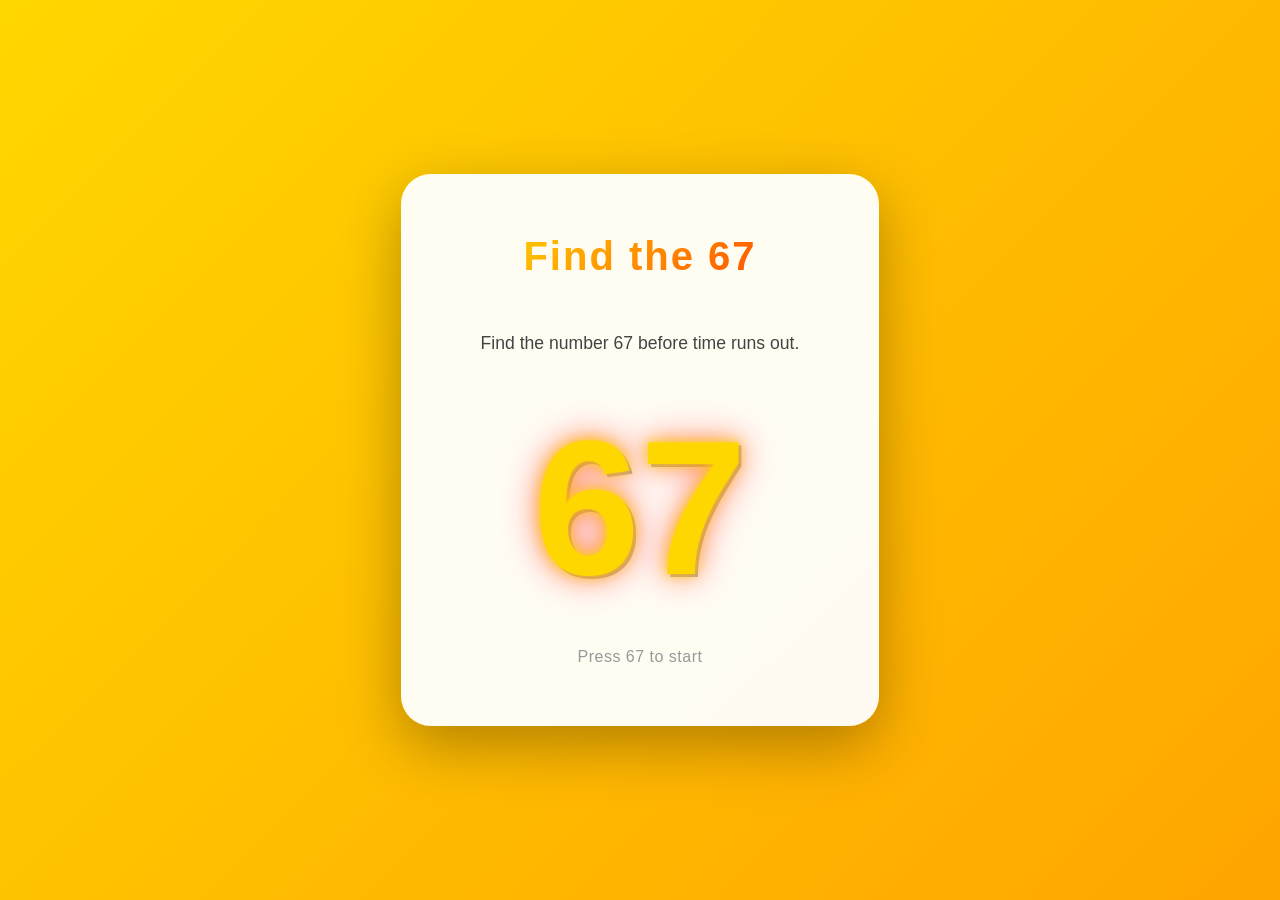
==== index.html @ 2b8cd3e5 "downalod to github" ====
<!DOCTYPE html>
<html lang="en">
<head>
    <meta charset="UTF-8">
    <meta name="viewport" content="width=device-width, initial-scale=1.0">
    <title>Find the 67</title>
    <link rel="stylesheet" href="style.css">
</head>
<body>
    <!-- HOME SCREEN -->
    <div id="homeScreen" class="screen active">
        <div class="home-card">
            <h1 class="home-title">Find the 67</h1>
            <p class="home-subtitle">Find the number 67 before time runs out.</p>
            <div id="startGameBtn" class="arcade-67">67</div>
            <p class="start-hint">Press 67 to start</p>
        </div>
    </div>

    <!-- GAME SCREEN -->
    <div id="gameScreen" class="screen">
        <div class="timer-container">
            <div class="timer-bar" id="timerBar"></div>
        </div>
        <div class="game-info">
            <h2>Level <span id="levelDisplay">1</span></h2>
            <p>Score: <span id="scoreDisplay">0</span></p>
        </div>
        <div class="game-content">
            <div id="gridContainer" class="grid"></div>
        </div>
    </div>

    <!-- GAME OVER SCREEN -->
    <div id="gameOverScreen" class="screen">
        <div class="game-over-card">
            <h2 class="game-over-title">Game Over!</h2>
            <div class="score-display">
                <div class="score-item">
                    <p class="score-label">Final Score</p>
                    <p class="score-value" id="finalScore">0</p>
                </div>
                <div class="score-item">
                    <p class="score-label">High Score</p>
                    <p class="score-value" id="highScore">0</p>
                </div>
            </div>
            <div class="button-group">
                <button id="playAgainBtn" class="btn btn-primary">Play Again</button>
                <button id="homeBtn" class="btn btn-secondary">Return to Home</button>
            </div>
        </div>
    </div>

    <script src="script.js"></script>
</body>
</html>
---- style.css ----
* {
    margin: 0;
    padding: 0;
    box-sizing: border-box;
}

body {
    font-family: 'Arial', sans-serif;
    background: linear-gradient(135deg, #FFD700 0%, #FFA500 25%, #FF69B4 75%, #FF4500 100%);
    background-size: 400% 400%;
    animation: backgroundShift 15s ease infinite;
    min-height: 100vh;
    display: flex;
    justify-content: center;
    align-items: center;
    overflow: hidden;
}

@keyframes backgroundShift {
    0% {
        background-position: 0% 50%;
    }
    50% {
        background-position: 100% 50%;
    }
    100% {
        background-position: 0% 50%;
    }
}

.screen {
    display: none;
    width: 100%;
    height: 100vh;
    position: fixed;
    top: 0;
    left: 0;
    justify-content: center;
    align-items: center;
    z-index: 100;
}

.screen.active {
    display: flex;
}

/* HOME SCREEN */
.home-card {
    background: rgba(255, 255, 255, 0.95);
    border-radius: 30px;
    padding: 60px 80px;
    text-align: center;
    box-shadow: 0 20px 60px rgba(0, 0, 0, 0.3);
    max-width: 500px;
    animation: slideIn 0.6s ease-out;
}

@keyframes slideIn {
    from {
        opacity: 0;
        transform: translateY(-50px);
    }
    to {
        opacity: 1;
        transform: translateY(0);
    }
}

.home-title {
    font-size: 2.5rem;
    background: linear-gradient(135deg, #FFD700, #FF4500);
    -webkit-background-clip: text;
    -webkit-text-fill-color: transparent;
    background-clip: text;
    margin-bottom: 50px;
    font-weight: bold;
    letter-spacing: 2px;
}

.home-subtitle {
    font-size: 1.1rem;
    color: #444;
    margin-bottom: 40px;
    line-height: 1.6;
}

.arcade-67 {
    font-size: 12rem;
    font-weight: 900;
    color: #FFD700;
    text-shadow: 
        0 0 10px rgba(255, 215, 0, 0.8),
        0 0 20px rgba(255, 165, 0, 0.6),
        0 0 30px rgba(255, 69, 0, 0.4),
        0 0 40px rgba(255, 20, 147, 0.3),
        3px 3px 0px rgba(0, 0, 0, 0.3);
    cursor: pointer;
    user-select: none;
    transition: all 0.2s ease;
    display: inline-block;
    margin-bottom: 20px;
    animation: neonGlow 2s ease-in-out infinite;
}

@keyframes neonGlow {
    0%, 100% {
        text-shadow: 
            0 0 10px rgba(255, 215, 0, 0.8),
            0 0 20px rgba(255, 165, 0, 0.6),
            0 0 30px rgba(255, 69, 0, 0.4),
            0 0 40px rgba(255, 20, 147, 0.3),
            3px 3px 0px rgba(0, 0, 0, 0.3);
    }
    50% {
        text-shadow: 
            0 0 20px rgba(255, 215, 0, 1),
            0 0 30px rgba(255, 165, 0, 0.8),
            0 0 40px rgba(255, 69, 0, 0.6),
            0 0 60px rgba(255, 20, 147, 0.5),
            3px 3px 0px rgba(0, 0, 0, 0.3);
    }
}

.arcade-67:hover {
    transform: scale(1.1);
    filter: brightness(1.2);
}

.arcade-67:active {
    transform: scale(0.95);
}

.start-hint {
    font-size: 1rem;
    color: #999;
    margin-top: 10px;
    letter-spacing: 0.5px;
    animation: fadeInOut 2s ease-in-out infinite;
}

@keyframes fadeInOut {
    0%, 100% {
        opacity: 0.7;
    }
    50% {
        opacity: 1;
    }
}

/* GAME SCREEN */
#gameScreen {
    flex-direction: column;
    background: none;
    background: linear-gradient(135deg, #FFD700 0%, #FFA500 25%, #FF69B4 75%, #FF4500 100%);
    background-size: 400% 400%;
    animation: backgroundShift 15s ease infinite;
    padding: 20px;
}

.timer-container {
    width: 100%;
    height: 35px;
    background: rgba(0, 0, 0, 0.2);
    border-radius: 20px;
    overflow: hidden;
    position: fixed;
    top: 0;
    left: 0;
    z-index: 200;
}

.timer-bar {
    height: 100%;
    background: linear-gradient(90deg, #FF0000, #FFA500, #FFD700);
    width: 100%;
    transition: width 0.05s linear;
    border-radius: 20px;
}

.game-info {
    position: fixed;
    top: 60px;
    left: 20px;
    color: white;
    text-shadow: 2px 2px 4px rgba(0, 0, 0, 0.5);
    z-index: 150;
}

.game-info h2 {
    font-size: 2rem;
    margin-bottom: 10px;
}

.game-info p {
    font-size: 1.2rem;
}

.game-content {
    display: flex;
    justify-content: center;
    align-items: center;
    flex: 1;
    width: 100%;
    padding: 100px 20px 20px;
}

.grid {
    display: grid;
    gap: clamp(4px, 1vmin, 8px);
    padding: clamp(8px, 2vmin, 15px);
    background: rgba(0, 0, 0, 0.15);
    border-radius: 20px;
    box-shadow: 0 10px 40px rgba(0, 0, 0, 0.25);
    max-width: 90vw;
    max-height: 80vh;
    width: min(90vw, 80vh);
    margin: auto;
    justify-content: center;
    align-content: center;
}

.tile {
    aspect-ratio: 1 / 1;
    border-radius: 12px;
    font-size: clamp(1rem, var(--tile-font-size, 2rem), 3rem);
    font-weight: 900;
    color: white;
    cursor: pointer;
    display: flex;
    justify-content: center;
    align-items: center;
    transition: all 0.15s ease;
    box-shadow: 0 8px 25px rgba(0, 0, 0, 0.35), inset 0 2px 0 rgba(255, 255, 255, 0.2);
    animation: tileScale 0.4s cubic-bezier(0.34, 1.56, 0.64, 1);
    user-select: none;
    border: 2px solid rgba(255, 255, 255, 0.4);
}

@keyframes tileScale {
    from {
        opacity: 0;
        transform: scale(0.5);
    }
    to {
        opacity: 1;
        transform: scale(1);
    }
}

.tile:hover {
    transform: scale(1.12);
    box-shadow: 0 12px 35px rgba(0, 0, 0, 0.45), inset 0 2px 0 rgba(255, 255, 255, 0.3);
}

.tile:active {
    transform: scale(0.92);
}

.tile.correct {
    animation: correctTile 0.6s ease;
    background: linear-gradient(135deg, #00DD88 0%, #00BFA5 100%);
    box-shadow: 0 0 30px rgba(0, 221, 136, 0.6), 0 8px 25px rgba(0, 0, 0, 0.35);
}

@keyframes correctTile {
    0%, 100% {
        transform: scale(1);
    }
    50% {
        transform: scale(1.2);
    }
}

.tile.wrong {
    animation: wrongTile 0.4s ease;
}

@keyframes wrongTile {
    0%, 100% {
        transform: translateX(0);
    }
    25% {
        transform: translateX(-6px);
    }
    75% {
        transform: translateX(6px);
    }
}

/* TILE COLOR VARIANTS */
.tile.color-0 {
    background: linear-gradient(135deg, #FF6B6B 0%, #FF5252 100%);
    box-shadow: 0 8px 25px rgba(255, 107, 107, 0.3), inset 0 2px 0 rgba(255, 255, 255, 0.2);
}

.tile.color-1 {
    background: linear-gradient(135deg, #FF8C42 0%, #FF7A3D 100%);
    box-shadow: 0 8px 25px rgba(255, 140, 66, 0.3), inset 0 2px 0 rgba(255, 255, 255, 0.2);
}

.tile.color-2 {
    background: linear-gradient(135deg, #4E9BFF 0%, #3D7EFF 100%);
    box-shadow: 0 8px 25px rgba(78, 155, 255, 0.3), inset 0 2px 0 rgba(255, 255, 255, 0.2);
}

.tile.color-3 {
    background: linear-gradient(135deg, #A85FFF 0%, #9544FF 100%);
    box-shadow: 0 8px 25px rgba(168, 95, 255, 0.3), inset 0 2px 0 rgba(255, 255, 255, 0.2);
}

.tile.color-4 {
    background: linear-gradient(135deg, #FF5FD9 0%, #FF44B7 100%);
    box-shadow: 0 8px 25px rgba(255, 95, 217, 0.3), inset 0 2px 0 rgba(255, 255, 255, 0.2);
}

.tile.color-5 {
    background: linear-gradient(135deg, #00D9A3 0%, #00BFA5 100%);
    box-shadow: 0 8px 25px rgba(0, 217, 163, 0.3), inset 0 2px 0 rgba(255, 255, 255, 0.2);
}

.tile.color-6 {
    background: linear-gradient(135deg, #FFD700 0%, #FFC700 100%);
    color: #333;
    box-shadow: 0 8px 25px rgba(255, 215, 0, 0.3), inset 0 2px 0 rgba(255, 255, 255, 0.3);
    font-weight: 900;
}

/* GAME OVER SCREEN */
.game-over-card {
    background: rgba(255, 255, 255, 0.95);
    border-radius: 30px;
    padding: 60px 80px;
    text-align: center;
    box-shadow: 0 20px 60px rgba(0, 0, 0, 0.3);
    max-width: 500px;
    animation: slideIn 0.6s ease-out;
}

.game-over-title {
    font-size: 3.5rem;
    background: linear-gradient(135deg, #FF4500, #FFD700);
    -webkit-background-clip: text;
    -webkit-text-fill-color: transparent;
    background-clip: text;
    margin-bottom: 40px;
    font-weight: bold;
}

.score-display {
    display: flex;
    justify-content: space-around;
    margin-bottom: 40px;
    gap: 30px;
}

.score-item {
    flex: 1;
}

.score-label {
    font-size: 1rem;
    color: #666;
    margin-bottom: 10px;
    text-transform: uppercase;
    font-weight: bold;
    letter-spacing: 1px;
}

.score-value {
    font-size: 3rem;
    background: linear-gradient(135deg, #FFD700, #FF4500);
    -webkit-background-clip: text;
    -webkit-text-fill-color: transparent;
    background-clip: text;
    font-weight: bold;
}

.button-group {
    display: flex;
    gap: 15px;
    flex-direction: column;
}

/* BUTTONS */
.btn {
    padding: 15px 40px;
    font-size: 1.1rem;
    border: none;
    border-radius: 50px;
    cursor: pointer;
    font-weight: bold;
    transition: all 0.3s ease;
    text-transform: uppercase;
    letter-spacing: 1px;
    box-shadow: 0 4px 15px rgba(0, 0, 0, 0.2);
}

.btn-primary {
    background: linear-gradient(135deg, #FFD700, #FFA500);
    color: #333;
}

.btn-primary:hover {
    transform: translateY(-3px);
    box-shadow: 0 8px 25px rgba(255, 165, 0, 0.4);
}

.btn-primary:active {
    transform: translateY(-1px);
}

.btn-secondary {
    background: linear-gradient(135deg, #667EEA, #764BA2);
    color: white;
}

.btn-secondary:hover {
    transform: translateY(-3px);
    box-shadow: 0 8px 25px rgba(102, 126, 234, 0.4);
}

.btn-secondary:active {
    transform: translateY(-1px);
}

/* RESPONSIVE */
@media (max-width: 768px) {
    .home-card {
        padding: 40px 30px;
        max-width: 90vw;
    }

    .home-title {
        font-size: 2.5rem;
    }

    .home-subtitle {
        font-size: 1rem;
    }

    .game-over-card {
        padding: 40px 30px;
        max-width: 90vw;
    }

    .game-over-title {
        font-size: 2.5rem;
    }

    .score-value {
        font-size: 2rem;
    }

    .grid {
        gap: 10px;
        padding: 20px;
    }

    .tile {
        font-size: 1.5rem;
    }

    .game-info {
        top: 50px;
        left: 10px;
    }

    .game-info h2 {
        font-size: 1.5rem;
    }

    .game-info p {
        font-size: 1rem;
    }
}
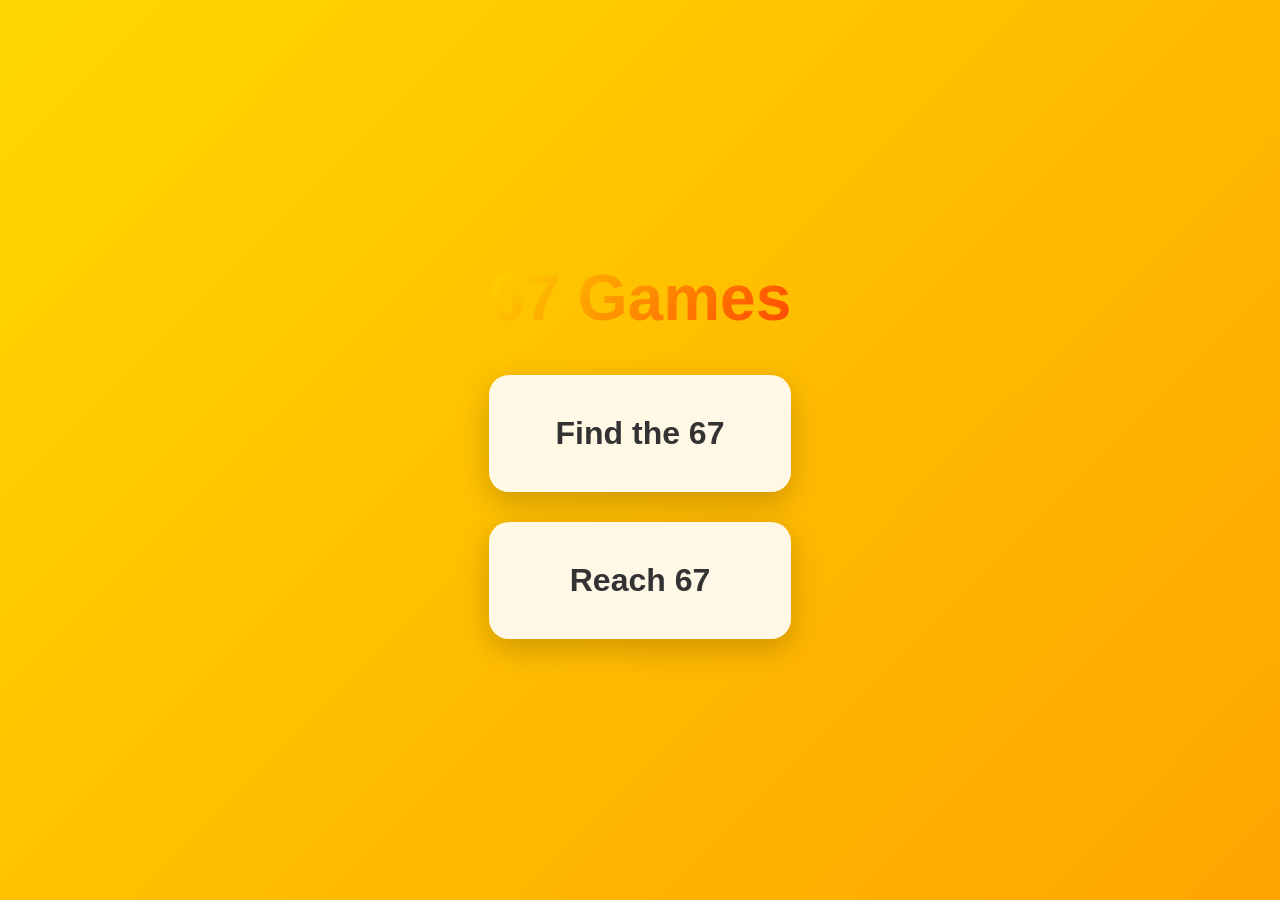
==== commit ed445883: "add" ====
--- a/index.html
+++ b/index.html
@@ -3,55 +3,18 @@
 <head>
     <meta charset="UTF-8">
     <meta name="viewport" content="width=device-width, initial-scale=1.0">
-    <title>Find the 67</title>
+
+    <title>67 Games</title>
     <link rel="stylesheet" href="style.css">
+    <meta name="google-site-verification" content="BwdQn2W_l_F30_Wt1yacZ3sPHWIMf3JdNEv5xWiF-8c" />
 </head>
 <body>
-    <!-- HOME SCREEN -->
-    <div id="homeScreen" class="screen active">
-        <div class="home-card">
-            <h1 class="home-title">Find the 67</h1>
-            <p class="home-subtitle">Find the number 67 before time runs out.</p>
-            <div id="startGameBtn" class="arcade-67">67</div>
-            <p class="start-hint">Press 67 to start</p>
+    <div class="homepage-container">
+        <h1 class="homepage-title">67 Games</h1>
+        <div class="game-cards">
+            <a href="find67.html" class="game-card">Find the 67</a>
+            <a href="reach67.html" class="game-card">Reach 67</a>
         </div>
     </div>
-
-    <!-- GAME SCREEN -->
-    <div id="gameScreen" class="screen">
-        <div class="timer-container">
-            <div class="timer-bar" id="timerBar"></div>
-        </div>
-        <div class="game-info">
-            <h2>Level <span id="levelDisplay">1</span></h2>
-            <p>Score: <span id="scoreDisplay">0</span></p>
-        </div>
-        <div class="game-content">
-            <div id="gridContainer" class="grid"></div>
-        </div>
-    </div>
-
-    <!-- GAME OVER SCREEN -->
-    <div id="gameOverScreen" class="screen">
-        <div class="game-over-card">
-            <h2 class="game-over-title">Game Over!</h2>
-            <div class="score-display">
-                <div class="score-item">
-                    <p class="score-label">Final Score</p>
-                    <p class="score-value" id="finalScore">0</p>
-                </div>
-                <div class="score-item">
-                    <p class="score-label">High Score</p>
-                    <p class="score-value" id="highScore">0</p>
-                </div>
-            </div>
-            <div class="button-group">
-                <button id="playAgainBtn" class="btn btn-primary">Play Again</button>
-                <button id="homeBtn" class="btn btn-secondary">Return to Home</button>
-            </div>
-        </div>
-    </div>
-
-    <script src="script.js"></script>
 </body>
 </html>
--- a/style.css
+++ b/style.css
@@ -15,6 +15,47 @@
     align-items: center;
     overflow: hidden;
 }
+
+/* HOMEPAGE STYLES */
+.homepage-container {
+    text-align: center;
+    color: #333;
+}
+
+.homepage-title {
+    font-size: 4rem;
+    margin-bottom: 40px;
+    background: linear-gradient(135deg, #FFD700, #FF4500);
+    -webkit-background-clip: text;
+    -webkit-text-fill-color: transparent;
+    background-clip: text;
+}
+
+.game-cards {
+    display: flex;
+    flex-direction: column;
+    gap: 30px;
+    max-width: 400px;
+    margin: 0 auto;
+}
+
+.game-card {
+    background: rgba(255, 255, 255, 0.9);
+    border-radius: 20px;
+    padding: 40px 20px;
+    font-size: 2rem;
+    font-weight: bold;
+    text-decoration: none;
+    color: #333;
+    transition: transform 0.3s ease, box-shadow 0.3s ease;
+    box-shadow: 0 10px 30px rgba(0, 0, 0, 0.2);
+}
+
+.game-card:hover {
+    transform: scale(1.05);
+    box-shadow: 0 14px 40px rgba(0, 0, 0, 0.3);
+}
+
 
 @keyframes backgroundShift {
     0% {
@@ -173,7 +214,6 @@
     height: 100%;
     background: linear-gradient(90deg, #FF0000, #FFA500, #FFD700);
     width: 100%;
-    transition: width 0.05s linear;
     border-radius: 20px;
 }
 
@@ -211,12 +251,12 @@
     background: rgba(0, 0, 0, 0.15);
     border-radius: 20px;
     box-shadow: 0 10px 40px rgba(0, 0, 0, 0.25);
-    max-width: 90vw;
-    max-height: 80vh;
-    width: min(90vw, 80vh);
+    width: min(90vw, 90vh);
     margin: auto;
+    box-sizing: border-box;
     justify-content: center;
     align-content: center;
+    overflow: hidden;
 }
 
 .tile {
@@ -473,3 +513,10 @@
         font-size: 1rem;
     }
 }
+
+/* MOBILE OPTIMIZATIONS */
+@media (max-width: 600px) {
+    .grid {
+        gap: 4px;
+    }
+}
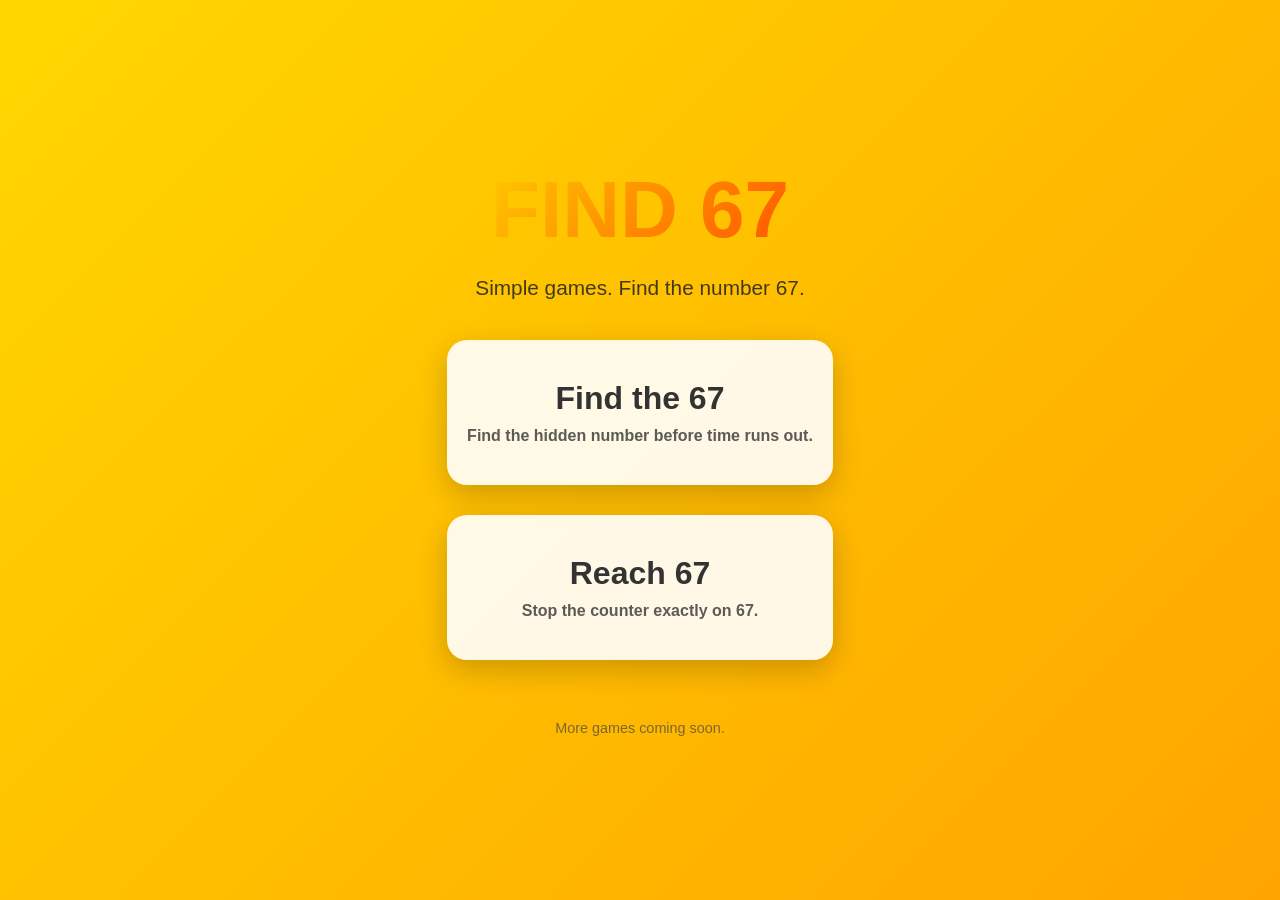
==== commit 0fe5f6d3: "add" ====
--- a/index.html
+++ b/index.html
@@ -10,11 +10,19 @@
 </head>
 <body>
     <div class="homepage-container">
-        <h1 class="homepage-title">67 Games</h1>
+        <h1 class="homepage-title">FIND 67</h1>
+        <p class="homepage-subtitle">Simple games. Find the number 67.</p>
         <div class="game-cards">
-            <a href="find67.html" class="game-card">Find the 67</a>
-            <a href="reach67.html" class="game-card">Reach 67</a>
+            <a href="find67.html" class="game-card">
+                <h2 class="card-title">Find the 67</h2>
+                <p class="card-desc">Find the hidden number before time runs out.</p>
+            </a>
+            <a href="reach67.html" class="game-card">
+                <h2 class="card-title">Reach 67</h2>
+                <p class="card-desc">Stop the counter exactly on 67.</p>
+            </a>
         </div>
+        <footer class="homepage-footer">More games coming soon.</footer>
     </div>
 </body>
 </html>
--- a/style.css
+++ b/style.css
@@ -23,12 +23,56 @@
 }
 
 .homepage-title {
-    font-size: 4rem;
-    margin-bottom: 40px;
+    font-size: 5rem;
+    font-weight: 900;
+    margin-bottom: 20px;
     background: linear-gradient(135deg, #FFD700, #FF4500);
     -webkit-background-clip: text;
     -webkit-text-fill-color: transparent;
     background-clip: text;
+}
+
+.homepage-subtitle {
+    font-size: 1.3rem;
+    color: #222;
+    margin-bottom: 40px;
+    opacity: 0.85;
+}
+
+.game-cards {
+    display: flex;
+    flex-direction: column;
+    gap: 30px;
+    max-width: 600px;
+    margin: 0 auto;
+}
+
+.game-card {
+    background: rgba(255, 255, 255, 0.95);
+    border-radius: 25px;
+    padding: 30px 20px;
+    text-decoration: none;
+    color: #222;
+    transition: transform 0.25s ease, box-shadow 0.25s ease;
+    box-shadow: 0 8px 25px rgba(0, 0, 0, 0.2);
+    display: block;
+}
+
+.card-title {
+    font-size: 2rem;
+    margin-bottom: 10px;
+}
+
+.card-desc {
+    font-size: 1rem;
+    opacity: 0.8;
+}
+
+.homepage-footer {
+    margin-top: 60px;
+    font-size: 0.9rem;
+    color: #444;
+    opacity: 0.7;
 }
 
 .game-cards {
@@ -459,12 +503,77 @@
     box-shadow: 0 8px 25px rgba(102, 126, 234, 0.4);
 }
 
-.btn-secondary:active {
-    transform: translateY(-1px);
+/* Reach 67 specific styles */
+.number-display {
+    font-size: 8rem;
+    font-weight: 900;
+    color: white;
+    text-shadow: 4px 4px 8px rgba(0, 0, 0, 0.5);
+    background: rgba(0, 0, 0, 0.2);
+    border-radius: 20px;
+    padding: 40px 60px;
+    min-width: 300px;
+    text-align: center;
+    border: 4px solid rgba(255, 255, 255, 0.3);
+}
+
+.stop-btn {
+    padding: 20px 60px;
+    font-size: 2rem;
+    font-weight: bold;
+    background: linear-gradient(135deg, #FF0000, #FF4500);
+    color: white;
+    border: none;
+    border-radius: 50px;
+    cursor: pointer;
+    box-shadow: 0 8px 25px rgba(255, 0, 0, 0.4);
+    transition: all 0.2s ease;
+    text-transform: uppercase;
+    letter-spacing: 2px;
+}
+
+.stop-btn:hover {
+    transform: scale(1.05);
+    box-shadow: 0 12px 35px rgba(255, 0, 0, 0.6);
+}
+
+.stop-btn:active {
+    transform: scale(0.95);
+}
+
+.result-card {
+    background: rgba(255, 255, 255, 0.95);
+    border-radius: 30px;
+    padding: 60px 80px;
+    text-align: center;
+    box-shadow: 0 20px 60px rgba(0, 0, 0, 0.3);
+    max-width: 500px;
+    animation: slideIn 0.6s ease-out;
+}
+
+.result-title {
+    font-size: 3rem;
+    margin-bottom: 20px;
+    font-weight: bold;
+}
+
+.result-message {
+    font-size: 1.5rem;
+    margin-bottom: 40px;
+    color: #333;
+}
+
+.perfect {
+    color: #00C853;
+}
+
+.failed {
+    color: #FF0000;
 }
 
 /* RESPONSIVE */
 @media (max-width: 768px) {
+    /* Reach/Find games adjustments */
     .home-card {
         padding: 40px 30px;
         max-width: 90vw;
@@ -475,7 +584,22 @@
     }
 
     .home-subtitle {
-        font-size: 1rem;
+        font_size: 1rem;
+    }
+
+    /* Homepage adjustments */
+    .homepage-title {
+        font-size: 3.5rem;
+    }
+
+    .game-cards {
+        gap: 20px;
+        max-width: 100%;
+        padding: 0 20px;
+    }
+
+    .game-card {
+        padding: 30px 20px;
     }
 
     .game-over-card {
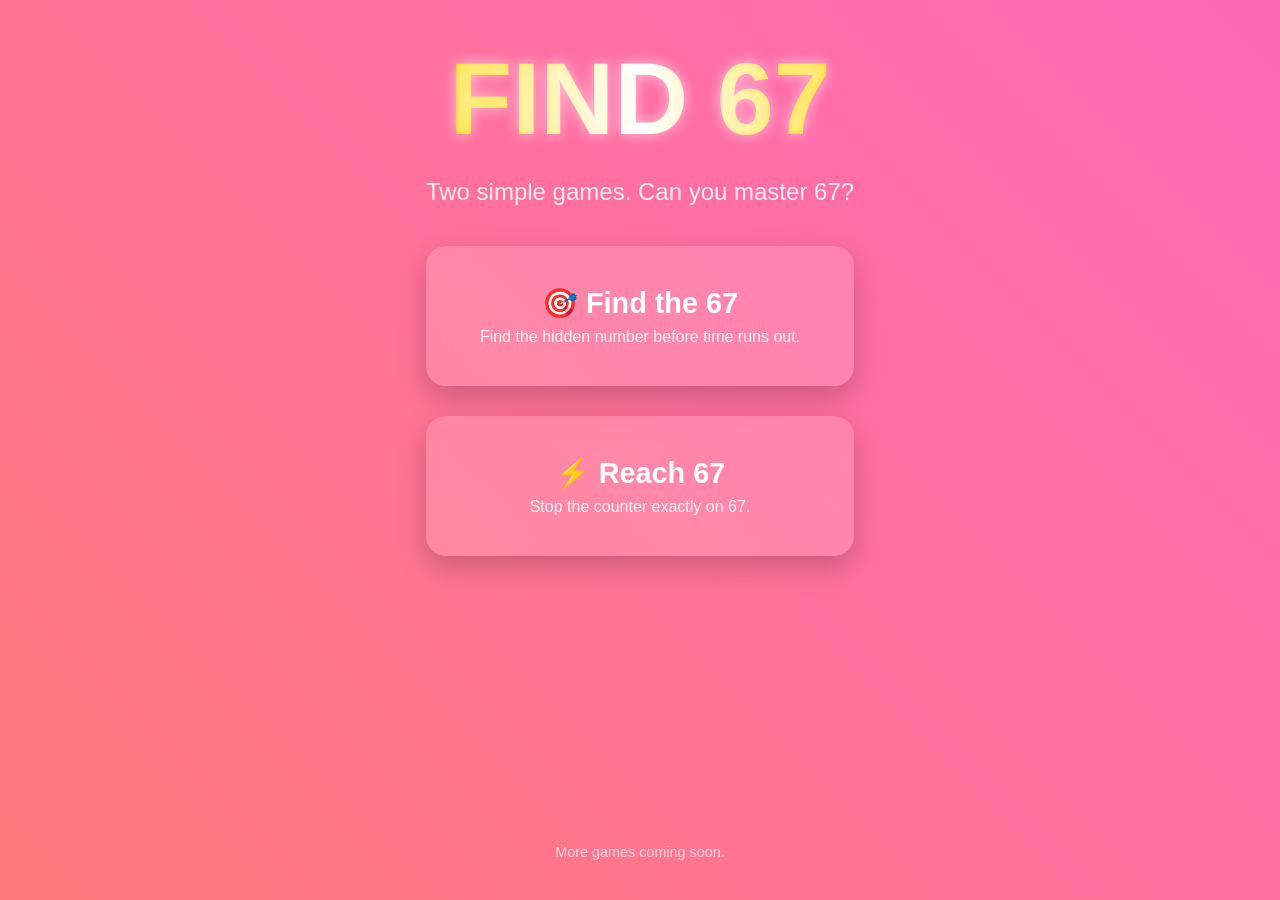
==== commit 3987cc7b: "add" ====
--- a/index.html
+++ b/index.html
@@ -8,17 +8,17 @@
     <link rel="stylesheet" href="style.css">
     <meta name="google-site-verification" content="BwdQn2W_l_F30_Wt1yacZ3sPHWIMf3JdNEv5xWiF-8c" />
 </head>
-<body>
+<body class="homepage">
     <div class="homepage-container">
         <h1 class="homepage-title">FIND 67</h1>
-        <p class="homepage-subtitle">Simple games. Find the number 67.</p>
+        <p class="homepage-subtitle">Two simple games. Can you master 67?</p>
         <div class="game-cards">
             <a href="find67.html" class="game-card">
-                <h2 class="card-title">Find the 67</h2>
+                <h2 class="card-title">🎯 Find the 67</h2>
                 <p class="card-desc">Find the hidden number before time runs out.</p>
             </a>
             <a href="reach67.html" class="game-card">
-                <h2 class="card-title">Reach 67</h2>
+                <h2 class="card-title">⚡ Reach 67</h2>
                 <p class="card-desc">Stop the counter exactly on 67.</p>
             </a>
         </div>
--- a/style.css
+++ b/style.css
@@ -17,26 +17,53 @@
 }
 
 /* HOMEPAGE STYLES */
+/* animated gradient background */
+.homepage {
+    margin: 0;
+    font-family: 'Segoe UI', Roboto, Helvetica, Arial, sans-serif;
+    background: linear-gradient(45deg, orange, hotpink, purple);
+    background-size: 600% 600%;
+    animation: gradientShift 20s ease infinite;
+    color: #fff;
+}
+
+@keyframes gradientShift {
+    0% { background-position: 0% 50%; }
+    50% { background-position: 100% 50%; }
+    100% { background-position: 0% 50%; }
+}
+
 .homepage-container {
+    display: flex;
+    flex-direction: column;
+    align-items: center;
+    justify-content: center;
     text-align: center;
-    color: #333;
+    min-height: 100vh;
+    padding: 40px 20px;
 }
 
 .homepage-title {
-    font-size: 5rem;
+    font-size: clamp(3.5rem, 8vw, 8rem);
     font-weight: 900;
-    margin-bottom: 20px;
-    background: linear-gradient(135deg, #FFD700, #FF4500);
+    margin: 0 0 20px;
+    background: linear-gradient(90deg, #FFD700, #FFFFFF, #FFD700);
+    background-clip: text;
     -webkit-background-clip: text;
-    -webkit-text-fill-color: transparent;
-    background-clip: text;
+    color: transparent;
+    text-shadow: 0 0 15px rgba(255, 255, 255, 0.6);
+    animation: titleGlow 3s ease-in-out infinite alternate;
+}
+
+@keyframes titleGlow {
+    from { text-shadow: 0 0 10px rgba(255,255,255,0.5); }
+    to { text-shadow: 0 0 25px rgba(255,255,255,1); }
 }
 
 .homepage-subtitle {
-    font-size: 1.3rem;
-    color: #222;
+    font-size: clamp(1rem, 2.5vw, 1.5rem);
     margin-bottom: 40px;
-    opacity: 0.85;
+    color: rgba(255,255,255,0.85);
 }
 
 .game-cards {
@@ -44,60 +71,42 @@
     flex-direction: column;
     gap: 30px;
     max-width: 600px;
+    width: 100%;
     margin: 0 auto;
 }
 
 .game-card {
-    background: rgba(255, 255, 255, 0.95);
-    border-radius: 25px;
-    padding: 30px 20px;
+    background: rgba(255, 255, 255, 0.15);
+    backdrop-filter: blur(10px);
+    border-radius: 20px;
+    padding: 40px 30px;
     text-decoration: none;
-    color: #222;
-    transition: transform 0.25s ease, box-shadow 0.25s ease;
-    box-shadow: 0 8px 25px rgba(0, 0, 0, 0.2);
+    color: #fff;
+    transition: transform 0.3s ease, box-shadow 0.3s ease;
+    box-shadow: 0 12px 30px rgba(0, 0, 0, 0.2);
     display: block;
+    cursor: pointer;
+}
+
+.game-card:hover {
+    transform: translateY(-5px) scale(1.03);
+    box-shadow: 0 20px 40px rgba(0, 0, 0, 0.3);
 }
 
 .card-title {
-    font-size: 2rem;
-    margin-bottom: 10px;
+    font-size: 1.8rem;
+    margin-bottom: 8px;
 }
 
 .card-desc {
     font-size: 1rem;
-    opacity: 0.8;
+    opacity: 0.9;
 }
 
 .homepage-footer {
-    margin-top: 60px;
+    margin-top: auto;
     font-size: 0.9rem;
-    color: #444;
-    opacity: 0.7;
-}
-
-.game-cards {
-    display: flex;
-    flex-direction: column;
-    gap: 30px;
-    max-width: 400px;
-    margin: 0 auto;
-}
-
-.game-card {
-    background: rgba(255, 255, 255, 0.9);
-    border-radius: 20px;
-    padding: 40px 20px;
-    font-size: 2rem;
-    font-weight: bold;
-    text-decoration: none;
-    color: #333;
-    transition: transform 0.3s ease, box-shadow 0.3s ease;
-    box-shadow: 0 10px 30px rgba(0, 0, 0, 0.2);
-}
-
-.game-card:hover {
-    transform: scale(1.05);
-    box-shadow: 0 14px 40px rgba(0, 0, 0, 0.3);
+    color: rgba(255,255,255,0.7);
 }
 
 
@@ -111,6 +120,64 @@
     100% {
         background-position: 0% 50%;
     }
+}
+
+/* Toolbar for both games */
+.toolbar {
+    position: fixed;
+    top: 0;
+    left: 0;
+    right: 0;
+    height: 50px;
+    display: flex;
+    align-items: center;
+    justify-content: space-between;
+    padding: 0 20px;
+    background: rgba(0, 0, 0, 0.4);
+    backdrop-filter: blur(4px);
+    z-index: 500;
+}
+
+.toolbar-info {
+    display: flex;
+    gap: 20px;
+    color: white;
+    font-size: 1rem;
+}
+
+.toolbar-controls {
+    display: flex;
+    gap: 10px;
+}
+
+.icon-btn {
+    background: rgba(255, 255, 255, 0.2);
+    border: none;
+    border-radius: 50%;
+    width: 36px;
+    height: 36px;
+    font-size: 1.2rem;
+    color: white;
+    cursor: pointer;
+    display: flex;
+    align-items: center;
+    justify-content: center;
+    transition: transform 0.2s ease, box-shadow 0.2s ease;
+}
+
+.icon-btn:hover {
+    transform: scale(1.1);
+    box-shadow: 0 0 8px rgba(255, 255, 255, 0.6);
+}
+
+.icon-btn:active {
+    transform: scale(0.95);
+}
+
+/* push page content down to avoid toolbar overlap */
+#gameScreen .timer-container,
+#gameScreen .game-content {
+    margin-top: 50px;
 }
 
 .screen {
@@ -505,14 +572,14 @@
 
 /* Reach 67 specific styles */
 .number-display {
-    font-size: 8rem;
+    font-size: 7.5rem; /* ~120px base */
     font-weight: 900;
     color: white;
     text-shadow: 4px 4px 8px rgba(0, 0, 0, 0.5);
     background: rgba(0, 0, 0, 0.2);
     border-radius: 20px;
-    padding: 40px 60px;
-    min-width: 300px;
+    padding: 20px 40px;
+    min-width: auto;
     text-align: center;
     border: 4px solid rgba(255, 255, 255, 0.3);
 }
@@ -530,6 +597,7 @@
     transition: all 0.2s ease;
     text-transform: uppercase;
     letter-spacing: 2px;
+    margin-top: 20px; /* ensure separation from number */
 }
 
 .stop-btn:hover {
@@ -539,6 +607,28 @@
 
 .stop-btn:active {
     transform: scale(0.95);
+}
+
+/* Reach 67 layout overrides */
+body.reach #gameScreen .game-content {
+    display: flex;
+    flex-direction: column;
+    padding: 20px;
+    gap: 40px;
+    margin-top: 0; /* ignore toolbar push so we can center vertically */
+}
+
+body.reach .number-display {
+    font-size: clamp(5rem, 20vw, 9rem);
+    padding: 20px 40px;
+}
+
+body.reach .game-info {
+    display: none;
+}
+
+body.reach .stop-btn {
+    font-size: clamp(1.5rem, 6vw, 2.5rem);
 }
 
 .result-card {
@@ -587,9 +677,9 @@
         font_size: 1rem;
     }
 
-    /* Homepage adjustments */
+    /* Homepage responsive tweaks */
     .homepage-title {
-        font-size: 3.5rem;
+        font-size: clamp(3rem, 10vw, 6rem);
     }
 
     .game-cards {
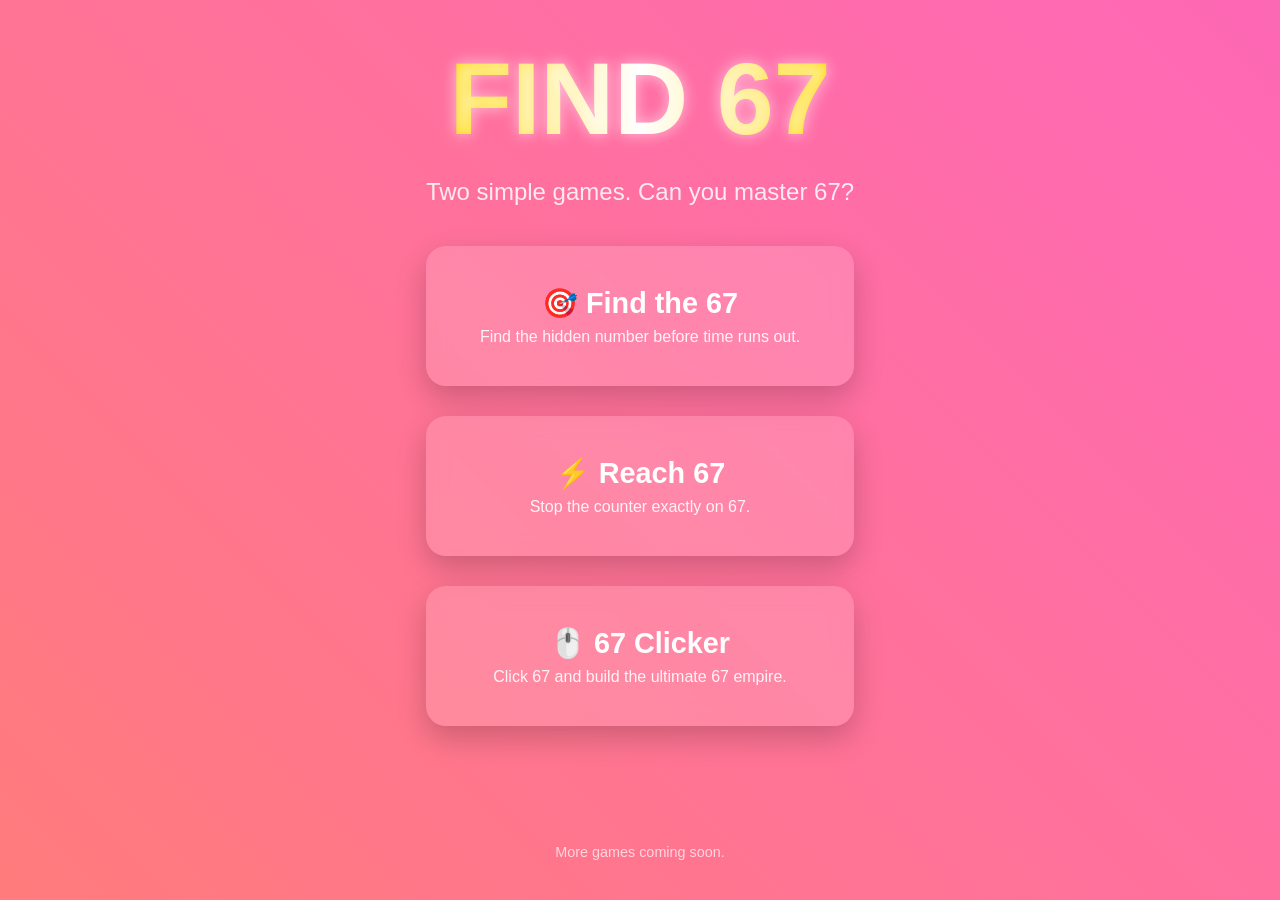
==== commit 4dbc8199: "add" ====
--- a/index.html
+++ b/index.html
@@ -21,6 +21,10 @@
                 <h2 class="card-title">⚡ Reach 67</h2>
                 <p class="card-desc">Stop the counter exactly on 67.</p>
             </a>
+            <a href="clicker67.html" class="game-card">
+                <h2 class="card-title">🖱️ 67 Clicker</h2>
+                <p class="card-desc">Click 67 and build the ultimate 67 empire.</p>
+            </a>
         </div>
         <footer class="homepage-footer">More games coming soon.</footer>
     </div>
--- a/style.css
+++ b/style.css
@@ -734,3 +734,163 @@
         gap: 4px;
     }
 }
+
+/* CLICKER 67 GAME STYLES */
+.clicker-page {
+    background: linear-gradient(135deg, #FFD700 0%, #FFA500 25%, #FF69B4 75%, #FF4500 100%);
+    background-size: 400% 400%;
+    animation: backgroundShift 15s ease infinite;
+    display: flex;
+    flex-direction: column;
+    min-height: 100vh;
+    align-items: center;
+    justify-content: center;
+}
+
+.topbar {
+    position: fixed;
+    top: 0;
+    left: 0;
+    right: 0;
+    display: flex;
+    justify-content: space-between;
+    align-items: center;
+    padding: 15px 20px;
+    background: rgba(0, 0, 0, 0.2);
+    backdrop-filter: blur(5px);
+    z-index: 100;
+    height: 60px;
+}
+
+.topbar button {
+    background: rgba(255, 255, 255, 0.3);
+    border: 2px solid rgba(255, 255, 255, 0.5);
+    border-radius: 50%;
+    width: 45px;
+    height: 45px;
+    font-size: 1.5rem;
+    cursor: pointer;
+    transition: all 0.2s ease;
+}
+
+.topbar button:hover {
+    background: rgba(255, 255, 255, 0.5);
+    transform: scale(1.1);
+}
+
+.topbar h1 {
+    color: white;
+    font-size: 1.8rem;
+    flex: 1;
+    text-align: center;
+    text-shadow: 2px 2px 4px rgba(0, 0, 0, 0.5);
+}
+
+.cart {
+    font-size: 1.8rem;
+    cursor: pointer;
+    transition: transform 0.2s ease;
+}
+
+.cart:hover {
+    transform: scale(1.1);
+}
+
+.game-area {
+    display: flex;
+    flex-direction: column;
+    align-items: center;
+    justify-content: center;
+    gap: 30px;
+    margin-top: 80px;
+    flex: 1;
+}
+
+.score {
+    font-size: 2rem;
+    color: white;
+    font-weight: bold;
+    text-shadow: 2px 2px 4px rgba(0, 0, 0, 0.5);
+    background: rgba(0, 0, 0, 0.2);
+    padding: 15px 30px;
+    border-radius: 15px;
+}
+
+.click67{
+    font-size:80px;
+    padding:50px 90px;
+    border-radius:20px;
+    border:none;
+    background:linear-gradient(45deg,#ffd84a,#ff8c42);
+    cursor:pointer;
+    transition:transform .1s;
+    box-shadow: 0 10px 30px rgba(0, 0, 0, 0.3);
+}
+
+.click67:hover {
+    transform: scale(1.05);
+}
+
+.click67:active {
+    transform: scale(0.98);
+}
+
+.bounce{
+    transform:scale(1.15);
+}
+
+.shop{
+    position:fixed;
+    right:20px;
+    top:120px;
+    background:rgba(255, 255, 255, 0.95);
+    padding:20px;
+    border-radius:12px;
+    box-shadow: 0 8px 20px rgba(0, 0, 0, 0.2);
+    max-width: 250px;
+}
+
+.shop h2 {
+    margin-top: 0;
+    margin-bottom: 15px;
+    color: #333;
+    font-size: 1.2rem;
+}
+
+.shop button {
+    display: block;
+    width: 100%;
+    padding: 10px;
+    margin-bottom: 10px;
+    background: linear-gradient(135deg, #667EEA, #764BA2);
+    color: white;
+    border: none;
+    border-radius: 8px;
+    cursor: pointer;
+    font-weight: bold;
+    transition: all 0.2s ease;
+    font-size: 0.9rem;
+}
+
+.shop button:hover {
+    transform: translateY(-2px);
+    box-shadow: 0 4px 12px rgba(102, 126, 234, 0.4);
+}
+
+.shop button:active {
+    transform: translateY(0);
+}
+
+.floating{
+    position:absolute;
+    font-size:24px;
+    animation:floatUp 1s forwards;
+    font-weight: bold;
+    color: #FFD700;
+    text-shadow: 2px 2px 4px rgba(0, 0, 0, 0.5);
+}
+
+@keyframes floatUp{
+    0%{opacity:1; transform:translateY(0)}
+    100%{opacity:0; transform:translateY(-120px)}
+}
